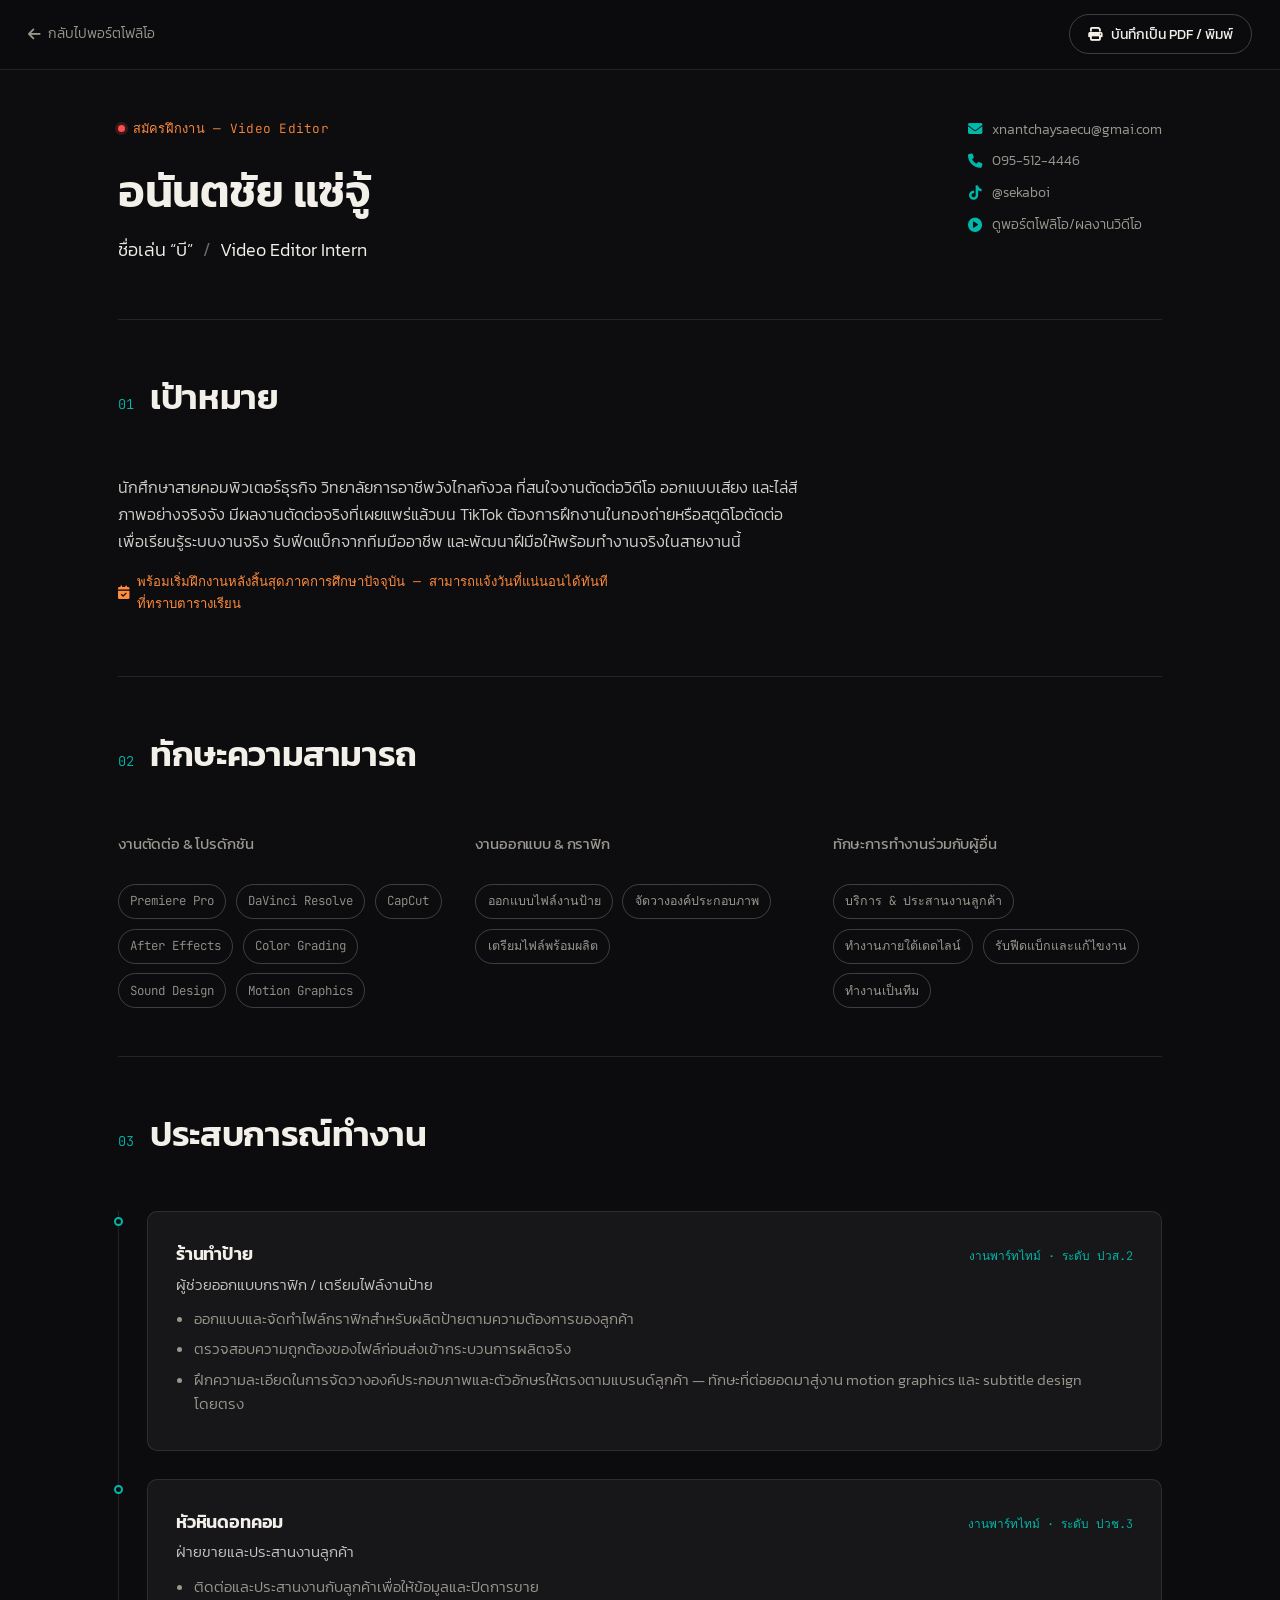
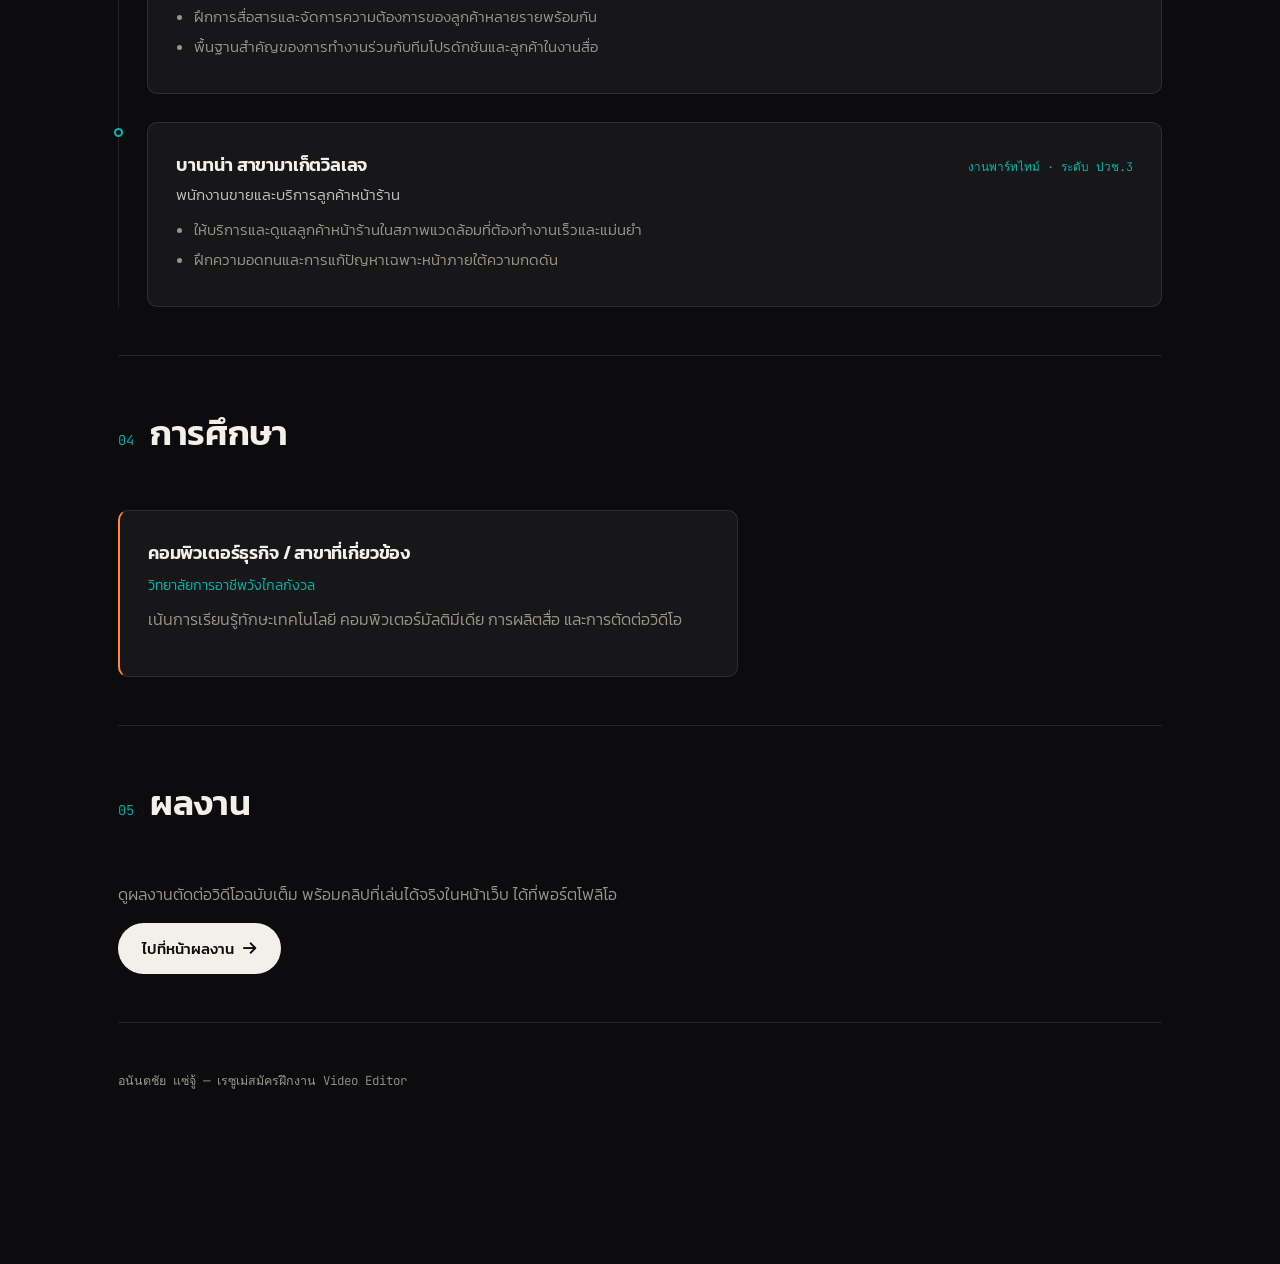
==== resume.html @ 78e1d99c "Add files via upload" ====
<!DOCTYPE html>
<html lang="th">

<head>
    <meta charset="UTF-8">
    <meta name="viewport" content="width=device-width, initial-scale=1.0">
    <title>เรซูเม่ — อนันตชัย แซ่จู้ (บี) — สมัครฝึกงาน Video Editor</title>
    <meta name="description" content="เรซูเม่สมัครฝึกงานตำแหน่ง Video Editor ของอนันตชัย แซ่จู้">
    <link rel="preconnect" href="https://fonts.googleapis.com">
    <link rel="preconnect" href="https://fonts.gstatic.com" crossorigin>
    <link
        href="https://fonts.googleapis.com/css2?family=Kanit:ital,wght@0,200;0,300;0,400;0,500;0,600;0,700;1,300&family=JetBrains+Mono:wght@400;500&display=swap"
        rel="stylesheet">
    <link rel="stylesheet" href="https://cdnjs.cloudflare.com/ajax/libs/font-awesome/6.4.0/css/all.min.css">
    <link rel="stylesheet" href="style.css">
    <link rel="stylesheet" href="resume.css">
</head>

<body class="resume-page">

    <div class="grain" aria-hidden="true"></div>

    <div class="print-bar no-print">
        <a href="index.html" class="print-bar-link"><i class="fas fa-arrow-left"></i> กลับไปพอร์ตโฟลิโอ</a>
        <button class="print-bar-btn" onclick="window.print()"><i class="fas fa-print"></i> บันทึกเป็น PDF / พิมพ์</button>
    </div>

    <main class="container resume">

        <!-- หัวเรซูเม่ -->
        <header class="resume-header">
            <div>
                <p class="hero-eyebrow"><span class="rec-dot" aria-hidden="true"></span>สมัครฝึกงาน — Video Editor</p>
                <h1>อนันตชัย แซ่จู้</h1>
                <p class="hero-role">ชื่อเล่น &ldquo;บี&rdquo; <span class="divider">/</span> Video Editor Intern</p>
            </div>
            <div class="resume-contact">
                <a href="mailto:xnantchaysaecu@gmai.com"><i class="fas fa-envelope"></i> xnantchaysaecu@gmai.com</a>
                <a href="tel:0955124446"><i class="fas fa-phone"></i> 095-512-4446</a>
                <a href="https://www.tiktok.com/@sekaboi" target="_blank" rel="noopener"><i class="fab fa-tiktok"></i> @sekaboi</a>
                <a href="index.html"><i class="fas fa-play-circle"></i> ดูพอร์ตโฟลิโอ/ผลงานวิดีโอ</a>
            </div>
        </header>

        <!-- เป้าหมาย -->
        <section class="resume-section">
            <div class="section-head">
                <span class="tc-label">01</span>
                <h2>เป้าหมาย</h2>
            </div>
            <p class="resume-lead">
                นักศึกษาสายคอมพิวเตอร์ธุรกิจ วิทยาลัยการอาชีพวังไกลกังวล ที่สนใจงานตัดต่อวิดีโอ ออกแบบเสียง
                และไล่สีภาพอย่างจริงจัง มีผลงานตัดต่อจริงที่เผยแพร่แล้วบน TikTok
                ต้องการฝึกงานในกองถ่ายหรือสตูดิโอตัดต่อ เพื่อเรียนรู้ระบบงานจริง รับฟีดแบ็กจากทีมมืออาชีพ
                และพัฒนาฝีมือให้พร้อมทำงานจริงในสายงานนี้
            </p>
            <p class="availability">
                <i class="fas fa-calendar-check"></i>
                พร้อมเริ่มฝึกงานหลังสิ้นสุดภาคการศึกษาปัจจุบัน — สามารถแจ้งวันที่แน่นอนได้ทันทีที่ทราบตารางเรียน
            </p>
        </section>

        <!-- ทักษะ -->
        <section class="resume-section">
            <div class="section-head">
                <span class="tc-label">02</span>
                <h2>ทักษะความสามารถ</h2>
            </div>
            <div class="resume-skills">
                <div class="resume-skill-group">
                    <h3>งานตัดต่อ &amp; โปรดักชัน</h3>
                    <div class="skills-preview">
                        <span class="skill-tag">Premiere Pro</span>
                        <span class="skill-tag">DaVinci Resolve</span>
                        <span class="skill-tag">CapCut</span>
                        <span class="skill-tag">After Effects</span>
                        <span class="skill-tag">Color Grading</span>
                        <span class="skill-tag">Sound Design</span>
                        <span class="skill-tag">Motion Graphics</span>
                    </div>
                </div>
                <div class="resume-skill-group">
                    <h3>งานออกแบบ &amp; กราฟิก</h3>
                    <div class="skills-preview">
                        <span class="skill-tag">ออกแบบไฟล์งานป้าย</span>
                        <span class="skill-tag">จัดวางองค์ประกอบภาพ</span>
                        <span class="skill-tag">เตรียมไฟล์พร้อมผลิต</span>
                    </div>
                </div>
                <div class="resume-skill-group">
                    <h3>ทักษะการทำงานร่วมกับผู้อื่น</h3>
                    <div class="skills-preview">
                        <span class="skill-tag">บริการ &amp; ประสานงานลูกค้า</span>
                        <span class="skill-tag">ทำงานภายใต้เดดไลน์</span>
                        <span class="skill-tag">รับฟีดแบ็กและแก้ไขงาน</span>
                        <span class="skill-tag">ทำงานเป็นทีม</span>
                    </div>
                </div>
            </div>
        </section>

        <!-- ประสบการณ์ทำงาน -->
        <section class="resume-section">
            <div class="section-head">
                <span class="tc-label">03</span>
                <h2>ประสบการณ์ทำงาน</h2>
            </div>

            <div class="timeline">
                <article class="timeline-item">
                    <div class="timeline-marker" aria-hidden="true"></div>
                    <div class="timeline-content">
                        <div class="timeline-top">
                            <h3>ร้านทำป้าย</h3>
                            <span class="timeline-period">งานพาร์ทไทม์ · ระดับ ปวส.2</span>
                        </div>
                        <p class="timeline-role">ผู้ช่วยออกแบบกราฟิก / เตรียมไฟล์งานป้าย</p>
                        <ul>
                            <li>ออกแบบและจัดทำไฟล์กราฟิกสำหรับผลิตป้ายตามความต้องการของลูกค้า</li>
                            <li>ตรวจสอบความถูกต้องของไฟล์ก่อนส่งเข้ากระบวนการผลิตจริง</li>
                            <li>ฝึกความละเอียดในการจัดวางองค์ประกอบภาพและตัวอักษรให้ตรงตามแบรนด์ลูกค้า —
                                ทักษะที่ต่อยอดมาสู่งาน motion graphics และ subtitle design โดยตรง</li>
                        </ul>
                    </div>
                </article>

                <article class="timeline-item">
                    <div class="timeline-marker" aria-hidden="true"></div>
                    <div class="timeline-content">
                        <div class="timeline-top">
                            <h3>หัวหินดอทคอม</h3>
                            <span class="timeline-period">งานพาร์ทไทม์ · ระดับ ปวช.3</span>
                        </div>
                        <p class="timeline-role">ฝ่ายขายและประสานงานลูกค้า</p>
                        <ul>
                            <li>ติดต่อและประสานงานกับลูกค้าเพื่อให้ข้อมูลและปิดการขาย</li>
                            <li>ฝึกการสื่อสารและจัดการความต้องการของลูกค้าหลายรายพร้อมกัน</li>
                            <li>พื้นฐานสำคัญของการทำงานร่วมกับทีมโปรดักชันและลูกค้าในงานสื่อ</li>
                        </ul>
                    </div>
                </article>

                <article class="timeline-item">
                    <div class="timeline-marker" aria-hidden="true"></div>
                    <div class="timeline-content">
                        <div class="timeline-top">
                            <h3>บานาน่า สาขามาเก็ตวิลเลจ</h3>
                            <span class="timeline-period">งานพาร์ทไทม์ · ระดับ ปวช.3</span>
                        </div>
                        <p class="timeline-role">พนักงานขายและบริการลูกค้าหน้าร้าน</p>
                        <ul>
                            <li>ให้บริการและดูแลลูกค้าหน้าร้านในสภาพแวดล้อมที่ต้องทำงานเร็วและแม่นยำ</li>
                            <li>ฝึกความอดทนและการแก้ปัญหาเฉพาะหน้าภายใต้ความกดดัน</li>
                        </ul>
                    </div>
                </article>
            </div>
        </section>

        <!-- การศึกษา -->
        <section class="resume-section">
            <div class="section-head">
                <span class="tc-label">04</span>
                <h2>การศึกษา</h2>
            </div>
            <div class="education-item">
                <h3>คอมพิวเตอร์ธุรกิจ / สาขาที่เกี่ยวข้อง</h3>
                <p class="institution">วิทยาลัยการอาชีพวังไกลกังวล</p>
                <p>เน้นการเรียนรู้ทักษะเทคโนโลยี คอมพิวเตอร์มัลติมีเดีย การผลิตสื่อ และการตัดต่อวิดีโอ</p>
            </div>
        </section>

        <!-- ผลงาน -->
        <section class="resume-section">
            <div class="section-head">
                <span class="tc-label">05</span>
                <h2>ผลงาน</h2>
            </div>
            <p>ดูผลงานตัดต่อวิดีโอฉบับเต็ม พร้อมคลิปที่เล่นได้จริงในหน้าเว็บ ได้ที่พอร์ตโฟลิโอ</p>
            <a href="index.html#projects" class="btn-primary no-print">ไปที่หน้าผลงาน<i class="fas fa-arrow-right"></i></a>
            <p class="print-only-link">index.html — @sekaboi บน TikTok</p>
        </section>

        <footer class="footer">
            <p>อนันตชัย แซ่จู้ — เรซูเม่สมัครฝึกงาน Video Editor</p>
        </footer>
    </main>

</body>

</html>
---- style.css ----
/* ==========================================================================
   Tokens
   ========================================================================== */
:root {
    --bg: #0c0c0e;
    --bg-raised: #17171a;
    --bg-raised-2: #1e1e22;
    --line: rgba(242, 240, 233, 0.10);
    --line-strong: rgba(242, 240, 233, 0.22);
    --fg: #f2f0e9;
    --muted: #9a978d;
    --muted-2: #6f6d65;

    --teal: #00b8a9;
    --teal-dim: #0a3a37;
    --amber: #ff8a3d;
    --amber-dim: #4a2c14;

    --grad: linear-gradient(90deg, var(--teal), var(--amber));

    --font-display: 'Kanit', sans-serif;
    --font-body: 'Kanit', sans-serif;
    --font-mono: 'JetBrains Mono', monospace;

    --max-w: 1100px;
    --space-1: 0.5rem;
    --space-2: 1rem;
    --space-3: 1.75rem;
    --space-4: 3rem;
    --space-5: 5rem;
    --space-6: 8rem;

    --radius: 10px;
    --ease: cubic-bezier(0.16, 1, 0.3, 1);
}

@media (prefers-reduced-motion: reduce) {
    * {
        animation-duration: 0.001ms !important;
        transition-duration: 0.001ms !important;
    }
}

* {
    box-sizing: border-box;
}

html {
    scroll-behavior: smooth;
    scroll-padding-top: 84px;
}

body {
    margin: 0;
    background: var(--bg);
    color: var(--fg);
    font-family: var(--font-body);
    font-weight: 300;
    line-height: 1.65;
    -webkit-font-smoothing: antialiased;
    overflow-x: hidden;
}

a {
    color: inherit;
}

h1, h2, h3 {
    font-family: var(--font-display);
    margin: 0;
    font-weight: 600;
    letter-spacing: -0.01em;
}

p {
    margin: 0 0 1em;
    color: var(--muted);
    max-width: 62ch;
}

.container {
    max-width: var(--max-w);
    margin: 0 auto;
    padding: 0 var(--space-3);
}

/* subtle film-grain overlay, purely decorative and static (no motion cost) */
.grain {
    position: fixed;
    inset: 0;
    pointer-events: none;
    z-index: 1;
    opacity: 0.035;
    mix-blend-mode: overlay;
    background-image: url("data:image/svg+xml,%3Csvg xmlns='http://www.w3.org/2000/svg' width='120' height='120'%3E%3Cfilter id='n'%3E%3CfeTurbulence type='fractalNoise' baseFrequency='0.9' numOctaves='2' stitchTiles='stitch'/%3E%3C/filter%3E%3Crect width='100%25' height='100%25' filter='url(%23n)'/%3E%3C/svg%3E");
}

/* ==========================================================================
   Scrubber nav (timeline-style navigation)
   ========================================================================== */
.scrubber {
    position: sticky;
    top: 0;
    z-index: 50;
    display: flex;
    align-items: center;
    gap: var(--space-3);
    padding: 0.9rem var(--space-3);
    background: rgba(12, 12, 14, 0.82);
    backdrop-filter: blur(10px);
    border-bottom: 1px solid var(--line);
}

.scrubber-brand {
    font-family: var(--font-mono);
    font-weight: 500;
    font-size: 1rem;
    text-decoration: none;
    color: var(--fg);
    flex: none;
}

.scrubber-brand span {
    color: var(--amber);
}

.scrubber-track {
    position: relative;
    display: flex;
    align-items: center;
    gap: var(--space-4);
    margin: 0 auto;
    overflow-x: auto;
    scrollbar-width: none;
    max-width: 100%;
}

.scrubber-track::before {
    content: "";
    position: absolute;
    left: 0;
    right: 0;
    bottom: -0.9rem;
    height: 1px;
    background: var(--line);
}

.scrubber-link {
    display: flex;
    align-items: baseline;
    gap: 0.4em;
    text-decoration: none;
    color: var(--muted);
    font-size: 0.9rem;
    white-space: nowrap;
    padding-bottom: 0.9rem;
    position: relative;
    transition: color 0.2s var(--ease);
}

.scrubber-link .tc {
    font-family: var(--font-mono);
    font-size: 0.7rem;
    color: var(--muted-2);
}

.scrubber-link:hover,
.scrubber-link.active {
    color: var(--fg);
}

.scrubber-playhead {
    position: absolute;
    bottom: -0.9rem;
    height: 2px;
    width: 40px;
    background: var(--grad);
    border-radius: 2px;
    transition: left 0.35s var(--ease), width 0.35s var(--ease);
    left: 0;
}

/* ==========================================================================
   Hero
   ========================================================================== */
.hero {
    padding: var(--space-6) 0 var(--space-5);
    max-width: 720px;
}

.hero-eyebrow {
    font-family: var(--font-mono);
    font-size: 0.8rem;
    color: var(--amber);
    display: flex;
    align-items: center;
    gap: 0.6em;
    margin-bottom: var(--space-2);
    letter-spacing: 0.02em;
}

.rec-dot {
    width: 7px;
    height: 7px;
    border-radius: 50%;
    background: #ff4d4d;
    box-shadow: 0 0 0 3px rgba(255, 77, 77, 0.18);
    animation: pulse 2.2s ease-in-out infinite;
}

@keyframes pulse {
    0%, 100% { opacity: 1; }
    50% { opacity: 0.35; }
}

.hero h1 {
    font-size: clamp(2.8rem, 8vw, 5rem);
    line-height: 0.98;
    margin-bottom: var(--space-2);
}

.hero-role {
    font-size: 1.15rem;
    color: var(--fg);
    margin-bottom: 0.3em;
}

.hero-role .divider {
    color: var(--muted-2);
    margin: 0 0.3em;
}

.hero-sub {
    color: var(--muted);
    margin-bottom: var(--space-3);
}

.hero-quote {
    margin: 0 0 var(--space-4);
    padding-left: 1.1em;
    border-left: 2px solid var(--teal);
    font-style: italic;
    color: var(--fg);
    font-size: 1.05rem;
    max-width: 46ch;
}

.hero-links {
    display: flex;
    align-items: center;
    gap: var(--space-3);
    flex-wrap: wrap;
}

.btn-primary {
    display: inline-flex;
    align-items: center;
    gap: 0.6em;
    background: var(--fg);
    color: var(--bg);
    text-decoration: none;
    font-family: var(--font-body);
    font-weight: 500;
    font-size: 0.95rem;
    padding: 0.85em 1.6em;
    border-radius: 999px;
    border: none;
    cursor: pointer;
    transition: transform 0.2s var(--ease), background 0.2s var(--ease);
}

.btn-primary:hover {
    background: var(--amber);
    transform: translateY(-2px);
}

.social-links {
    display: flex;
    gap: 0.6rem;
}

.social-links a {
    width: 42px;
    height: 42px;
    display: grid;
    place-items: center;
    border: 1px solid var(--line-strong);
    border-radius: 50%;
    text-decoration: none;
    color: var(--fg);
    transition: border-color 0.2s var(--ease), color 0.2s var(--ease);
}

.social-links a:hover {
    border-color: var(--teal);
    color: var(--teal);
}

/* ==========================================================================
   Sections (shared)
   ========================================================================== */
.section {
    padding: var(--space-5) 0;
    border-top: 1px solid var(--line);
}

.section-head {
    display: flex;
    align-items: baseline;
    gap: var(--space-2);
    margin-bottom: var(--space-4);
}

.tc-label {
    font-family: var(--font-mono);
    font-size: 0.85rem;
    color: var(--teal);
    flex: none;
}

.section-head h2 {
    font-size: clamp(1.6rem, 3.4vw, 2.2rem);
}

.section-intro {
    margin-top: -1.8rem;
    margin-bottom: var(--space-3);
}

/* ==========================================================================
   About
   ========================================================================== */
.about-body p {
    max-width: 68ch;
    color: var(--fg);
    opacity: 0.85;
    font-size: 1.05rem;
}

.skills-preview {
    display: flex;
    flex-wrap: wrap;
    gap: 0.6rem;
    margin-top: var(--space-3);
}

.skill-tag {
    font-family: var(--font-mono);
    font-size: 0.78rem;
    padding: 0.5em 0.9em;
    border: 1px solid var(--line-strong);
    border-radius: 999px;
    color: var(--muted);
}

/* ==========================================================================
   Skills — VU meter style
   ========================================================================== */
.skill-bars {
    display: flex;
    flex-direction: column;
    gap: var(--space-3);
}

.skill-bar {
    display: grid;
    grid-template-columns: minmax(0, 280px) 1fr;
    gap: var(--space-3);
    align-items: center;
}

.skill-name {
    display: flex;
    flex-direction: column;
}

.skill-name span:first-child {
    color: var(--fg);
    font-size: 1rem;
}

.skill-tools {
    font-family: var(--font-mono);
    font-size: 0.72rem;
    color: var(--muted-2);
    margin-top: 0.25em;
}

.meter {
    height: 6px;
    background: var(--bg-raised);
    border-radius: 999px;
    overflow: hidden;
    position: relative;
    background-image: repeating-linear-gradient(90deg, rgba(255,255,255,0.06) 0 1px, transparent 1px 5%);
}

.meter-fill {
    height: 100%;
    width: 0%;
    border-radius: 999px;
    background: var(--grad);
    transition: width 1.1s var(--ease);
}

.skill-bars.in-view .meter-fill {
    width: var(--level);
}

/* ==========================================================================
   Projects — embedded video cards
   ========================================================================== */
.projects-grid {
    display: grid;
    grid-template-columns: repeat(3, 1fr);
    gap: var(--space-3);
}

.project-card {
    background: var(--bg-raised);
    border: 1px solid var(--line);
    border-radius: var(--radius);
    overflow: hidden;
    display: flex;
    flex-direction: column;
}

.project-media {
    background: #000;
    display: flex;
    justify-content: center;
    min-height: 580px;
}

.project-media .tiktok-embed {
    margin: 0 !important;
    width: 100% !important;
}

.project-content {
    padding: var(--space-3);
}

.project-cat {
    font-family: var(--font-mono);
    font-size: 0.7rem;
    color: var(--amber);
    letter-spacing: 0.02em;
}

.project-content h3 {
    font-size: 1.15rem;
    margin: 0.4em 0 0.5em;
}

.project-content p {
    font-size: 0.92rem;
}

.tech-tags {
    display: flex;
    flex-wrap: wrap;
    gap: 0.5rem;
    margin: 0.6em 0 0;
}

.tech-tags span {
    font-family: var(--font-mono);
    font-size: 0.68rem;
    color: var(--teal);
    border: 1px solid var(--teal-dim);
    background: rgba(0, 184, 169, 0.08);
    padding: 0.35em 0.7em;
    border-radius: 6px;
}

/* ==========================================================================
   Education
   ========================================================================== */
.education-item {
    padding: var(--space-3);
    border: 1px solid var(--line);
    border-left: 2px solid var(--amber);
    border-radius: var(--radius);
    background: var(--bg-raised);
    max-width: 620px;
}

.education-item h3 {
    font-size: 1.1rem;
    margin-bottom: 0.3em;
}

.institution {
    color: var(--teal);
    font-size: 0.9rem;
    margin-bottom: 0.6em;
}

/* ==========================================================================
   Contact
   ========================================================================== */
.contact-grid {
    display: grid;
    grid-template-columns: 1fr 1.2fr;
    gap: var(--space-4);
}

.contact-info {
    display: flex;
    flex-direction: column;
    gap: 0.75rem;
}

.contact-item {
    display: flex;
    align-items: center;
    gap: var(--space-2);
    padding: var(--space-2);
    border: 1px solid var(--line);
    border-radius: var(--radius);
    text-decoration: none;
    color: var(--fg);
    transition: border-color 0.2s var(--ease), background 0.2s var(--ease);
}

.contact-item:hover {
    border-color: var(--teal);
    background: var(--bg-raised);
}

.contact-item i {
    width: 20px;
    text-align: center;
    color: var(--teal);
    font-size: 1.1rem;
}

.contact-item h3 {
    font-size: 0.85rem;
    color: var(--muted);
    font-weight: 400;
    margin-bottom: 0.15em;
}

.contact-item p {
    margin: 0;
    color: var(--fg);
    font-size: 0.95rem;
}

.contact-form {
    display: flex;
    flex-direction: column;
    gap: var(--space-2);
}

.form-group input,
.form-group textarea {
    width: 100%;
    background: var(--bg-raised);
    border: 1px solid var(--line);
    border-radius: 8px;
    padding: 0.9em 1em;
    color: var(--fg);
    font-family: var(--font-body);
    font-size: 0.95rem;
    resize: vertical;
    transition: border-color 0.2s var(--ease);
}

.form-group input:focus,
.form-group textarea:focus {
    outline: none;
    border-color: var(--teal);
}

.form-group input::placeholder,
.form-group textarea::placeholder {
    color: var(--muted-2);
}

.contact-form .btn-primary {
    align-self: flex-start;
    margin-top: 0.4rem;
}

.form-note {
    font-size: 0.85rem;
    color: var(--teal);
    min-height: 1em;
    margin: 0.4rem 0 0;
}

/* ==========================================================================
   Footer
   ========================================================================== */
.footer {
    padding: var(--space-4) 0 var(--space-5);
    border-top: 1px solid var(--line);
    color: var(--muted-2);
    font-family: var(--font-mono);
    font-size: 0.78rem;
}

/* ==========================================================================
   Focus visibility (accessibility)
   ========================================================================== */
a:focus-visible,
button:focus-visible,
input:focus-visible,
textarea:focus-visible {
    outline: 2px solid var(--teal);
    outline-offset: 2px;
}

/* ==========================================================================
   Scroll reveal
   ========================================================================== */
.reveal {
    opacity: 0;
    transform: translateY(16px);
    transition: opacity 0.7s var(--ease), transform 0.7s var(--ease);
}

.reveal.in-view {
    opacity: 1;
    transform: translateY(0);
}

/* ==========================================================================
   Responsive
   ========================================================================== */
@media (max-width: 860px) {
    .projects-grid {
        grid-template-columns: 1fr;
    }

    .skill-bar {
        grid-template-columns: 1fr;
        gap: 0.6rem;
    }

    .contact-grid {
        grid-template-columns: 1fr;
    }

    .scrubber-brand {
        display: none;
    }
}

@media (max-width: 520px) {
    .container {
        padding: 0 var(--space-2);
    }

    .hero {
        padding-top: var(--space-5);
    }

    .project-media {
        min-height: 520px;
    }
}
---- resume.css ----
/* ==========================================================================
   Print bar
   ========================================================================== */
.print-bar {
    position: sticky;
    top: 0;
    z-index: 50;
    display: flex;
    align-items: center;
    justify-content: space-between;
    gap: var(--space-2);
    padding: 0.9rem var(--space-3);
    background: rgba(12, 12, 14, 0.9);
    backdrop-filter: blur(10px);
    border-bottom: 1px solid var(--line);
}

.print-bar-link {
    text-decoration: none;
    color: var(--muted);
    font-size: 0.9rem;
    display: flex;
    align-items: center;
    gap: 0.5em;
    transition: color 0.2s var(--ease);
}

.print-bar-link:hover {
    color: var(--fg);
}

.print-bar-btn {
    display: inline-flex;
    align-items: center;
    gap: 0.6em;
    background: transparent;
    color: var(--fg);
    border: 1px solid var(--line-strong);
    border-radius: 999px;
    padding: 0.6em 1.3em;
    font-family: var(--font-body);
    font-size: 0.88rem;
    cursor: pointer;
    transition: border-color 0.2s var(--ease), color 0.2s var(--ease);
}

.print-bar-btn:hover {
    border-color: var(--teal);
    color: var(--teal);
}

/* ==========================================================================
   Resume header
   ========================================================================== */
.resume {
    padding-top: var(--space-4);
    padding-bottom: var(--space-5);
}

.resume-header {
    display: flex;
    justify-content: space-between;
    align-items: flex-start;
    flex-wrap: wrap;
    gap: var(--space-3);
    padding-bottom: var(--space-4);
    border-bottom: 1px solid var(--line);
    margin-bottom: var(--space-4);
}

.resume-header h1 {
    font-size: clamp(2rem, 5vw, 2.8rem);
    margin: 0.15em 0;
}

.resume-contact {
    display: flex;
    flex-direction: column;
    gap: 0.5rem;
    align-items: flex-start;
}

.resume-contact a {
    text-decoration: none;
    color: var(--muted);
    font-size: 0.9rem;
    display: flex;
    align-items: center;
    gap: 0.6em;
    transition: color 0.2s var(--ease);
}

.resume-contact a:hover {
    color: var(--teal);
}

.resume-contact i {
    width: 16px;
    text-align: center;
    color: var(--teal);
}

/* ==========================================================================
   Sections
   ========================================================================== */
.resume-section {
    padding: var(--space-4) 0;
    border-top: 1px solid var(--line);
}

.resume-section:first-of-type {
    border-top: none;
    padding-top: 0;
}

.resume-lead {
    max-width: 68ch;
    color: var(--fg);
    opacity: 0.85;
    font-size: 1.02rem;
}

.availability {
    display: flex;
    align-items: center;
    gap: 0.6em;
    font-family: var(--font-mono);
    font-size: 0.82rem;
    color: var(--amber);
    margin-top: var(--space-2);
}

.resume-skills {
    display: grid;
    grid-template-columns: repeat(3, 1fr);
    gap: var(--space-3);
}

.resume-skill-group h3 {
    font-size: 0.95rem;
    color: var(--muted);
    font-weight: 400;
    margin-bottom: 0.7em;
}

/* ==========================================================================
   Work timeline
   ========================================================================== */
.timeline {
    position: relative;
    display: flex;
    flex-direction: column;
    gap: var(--space-3);
    padding-left: var(--space-3);
    border-left: 1px solid var(--line);
}

.timeline-item {
    position: relative;
}

.timeline-marker {
    position: absolute;
    left: calc(-1 * var(--space-3) - 5px);
    top: 0.35em;
    width: 9px;
    height: 9px;
    border-radius: 50%;
    background: var(--bg);
    border: 2px solid var(--teal);
}

.timeline-content {
    background: var(--bg-raised);
    border: 1px solid var(--line);
    border-radius: var(--radius);
    padding: var(--space-3);
}

.timeline-top {
    display: flex;
    justify-content: space-between;
    align-items: baseline;
    flex-wrap: wrap;
    gap: 0.5em;
    margin-bottom: 0.2em;
}

.timeline-top h3 {
    font-size: 1.1rem;
}

.timeline-period {
    font-family: var(--font-mono);
    font-size: 0.74rem;
    color: var(--teal);
    white-space: nowrap;
}

.timeline-role {
    color: var(--fg);
    opacity: 0.8;
    font-size: 0.92rem;
    margin: 0 0 0.7em;
}

.timeline-content ul {
    margin: 0;
    padding-left: 1.1em;
    color: var(--muted);
}

.timeline-content li {
    margin-bottom: 0.4em;
    font-size: 0.92rem;
}

.print-only-link {
    display: none;
}

/* ==========================================================================
   Responsive
   ========================================================================== */
@media (max-width: 720px) {
    .resume-skills {
        grid-template-columns: 1fr;
    }

    .resume-header {
        flex-direction: column;
    }

    .resume-contact {
        align-items: flex-start;
    }
}

/* ==========================================================================
   Print / Save as PDF
   ========================================================================== */
@media print {
    .no-print,
    .grain,
    .print-bar {
        display: none !important;
    }

    body,
    .resume-page {
        background: #fff !important;
        color: #111 !important;
    }

    .resume-header,
    .resume-section {
        border-color: #ddd !important;
    }

    h1, h2, h3 {
        color: #111 !important;
    }

    p, li, .resume-lead, .timeline-role {
        color: #333 !important;
    }

    .tc-label {
        color: #007a70 !important;
    }

    .skill-tag,
    .timeline-content,
    .education-item {
        background: #f7f7f5 !important;
        border-color: #ddd !important;
        color: #333 !important;
    }

    .availability {
        color: #b25a1f !important;
    }

    .resume-contact a,
    a {
        color: #111 !important;
    }

    .print-only-link {
        display: block;
        font-family: var(--font-mono);
        font-size: 0.8rem;
        color: #555 !important;
        margin-top: 0.5em;
    }

    .resume {
        padding: 0;
    }

    a[href]::after {
        content: "";
    }
}
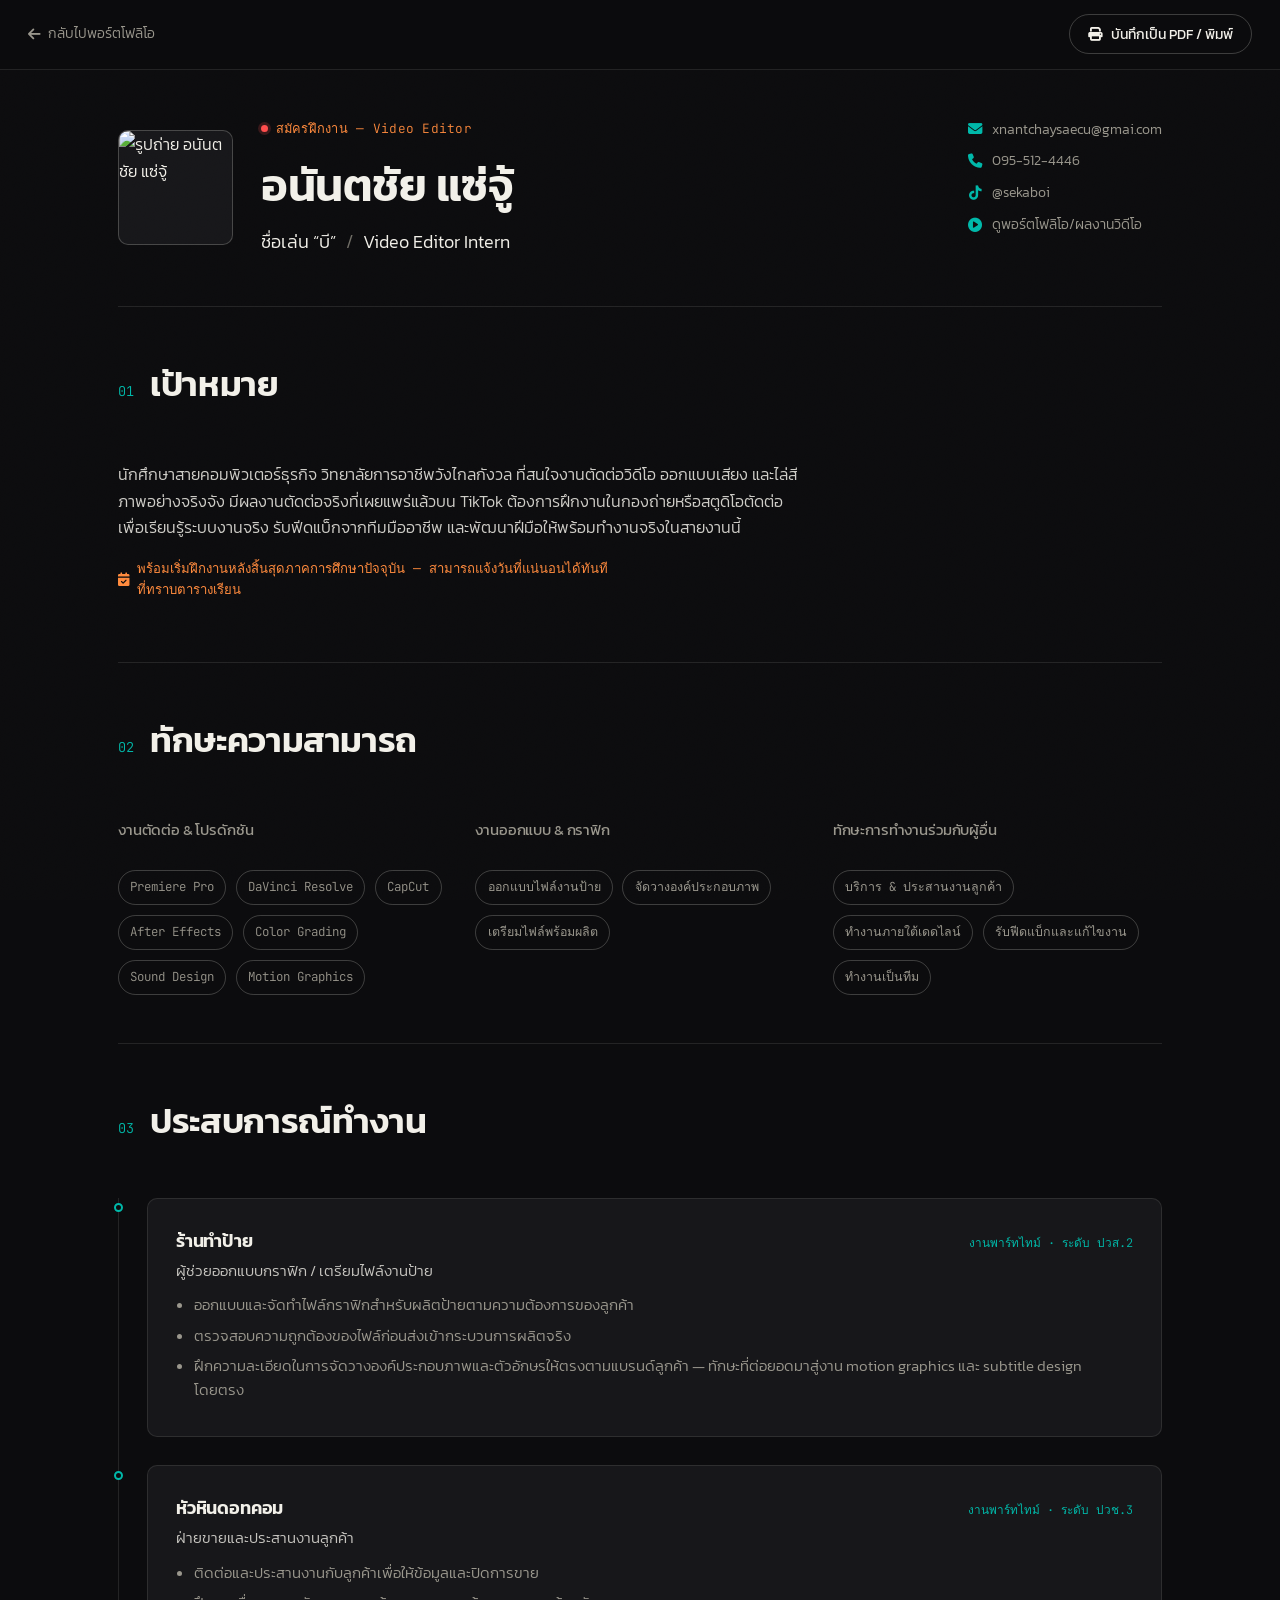
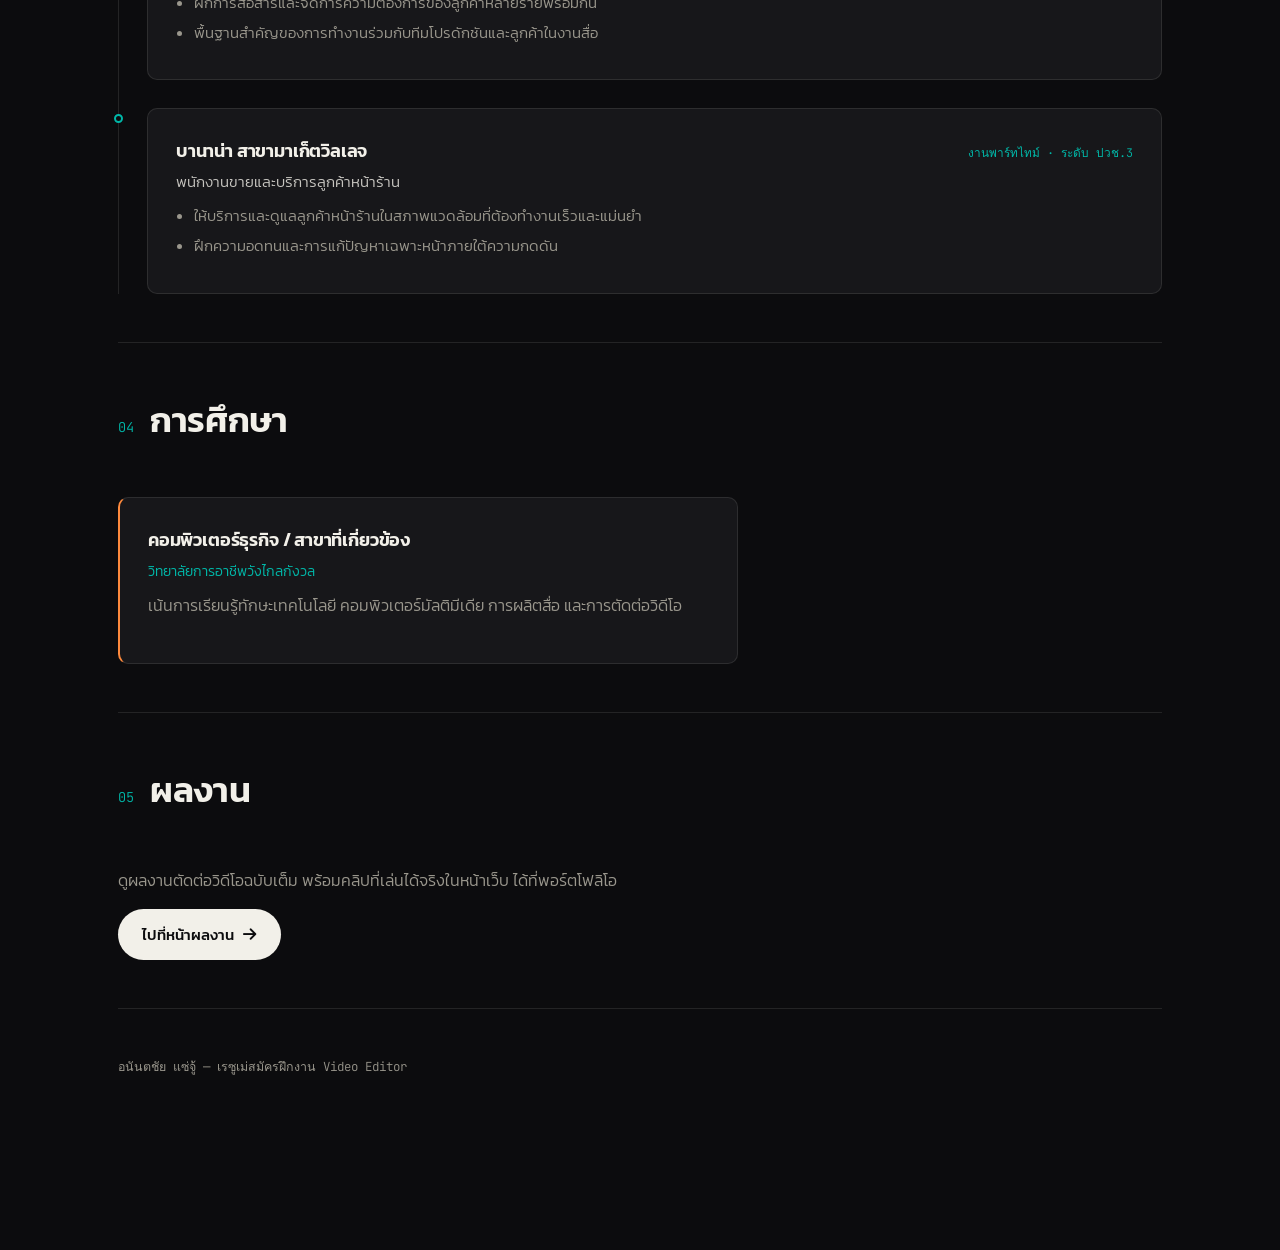
==== commit 52040807: "Update resume.html" ====
--- a/resume.html
+++ b/resume.html
@@ -29,10 +29,15 @@
 
         <!-- หัวเรซูเม่ -->
         <header class="resume-header">
-            <div>
-                <p class="hero-eyebrow"><span class="rec-dot" aria-hidden="true"></span>สมัครฝึกงาน — Video Editor</p>
-                <h1>อนันตชัย แซ่จู้</h1>
-                <p class="hero-role">ชื่อเล่น &ldquo;บี&rdquo; <span class="divider">/</span> Video Editor Intern</p>
+            <div class="resume-main-info">
+                <div class="resume-avatar-frame">
+                    <img src="profile.jpg" alt="รูปถ่าย อนันตชัย แซ่จู้" class="resume-avatar">
+                </div>
+                <div class="resume-title-group">
+                    <p class="hero-eyebrow"><span class="rec-dot" aria-hidden="true"></span>สมัครฝึกงาน — Video Editor</p>
+                    <h1>อนันตชัย แซ่จู้</h1>
+                    <p class="hero-role">ชื่อเล่น &ldquo;บี&rdquo; <span class="divider">/</span> Video Editor Intern</p>
+                </div>
             </div>
             <div class="resume-contact">
                 <a href="mailto:xnantchaysaecu@gmai.com"><i class="fas fa-envelope"></i> xnantchaysaecu@gmai.com</a>
@@ -188,4 +193,4 @@
 
 </body>
 
-</html>+</html>
--- a/resume.css
+++ b/resume.css
@@ -68,9 +68,47 @@
     margin-bottom: var(--space-4);
 }
 
+.resume-main-info {
+    display: flex;
+    align-items: center;
+    gap: var(--space-3);
+}
+
+.resume-avatar-frame {
+    position: relative;
+    flex-shrink: 0;
+}
+
+.resume-avatar {
+    width: 115px;
+    height: 115px;
+    object-fit: cover;
+    object-position: center top;
+    border-radius: var(--radius);
+    border: 1px solid var(--line-strong);
+    background: var(--bg-raised);
+    display: block;
+    box-shadow: none;
+    flex-shrink: 0;
+}
+
+.resume-title-group {
+    display: flex;
+    flex-direction: column;
+    justify-content: center;
+}
+
+.resume-title-group .hero-eyebrow {
+    margin-bottom: 0.35rem;
+}
+
 .resume-header h1 {
     font-size: clamp(2rem, 5vw, 2.8rem);
-    margin: 0.15em 0;
+    margin: 0.1em 0;
+}
+
+.resume-title-group .hero-role {
+    margin: 0;
 }
 
 .resume-contact {
@@ -234,6 +272,21 @@
     .resume-contact {
         align-items: flex-start;
     }
+
+    .resume-main-info {
+        gap: var(--space-2);
+    }
+}
+
+@media (max-width: 520px) {
+    .resume-main-info {
+        gap: var(--space-2);
+    }
+
+    .resume-avatar {
+        width: 105px;
+        height: 105px;
+    }
 }
 
 /* ==========================================================================
@@ -244,6 +297,16 @@
     .grain,
     .print-bar {
         display: none !important;
+    }
+
+    .resume-avatar {
+        width: 100px !important;
+        height: 100px !important;
+        border: 1px solid #ccc !important;
+        border-radius: var(--radius) !important;
+        box-shadow: none !important;
+        -webkit-print-color-adjust: exact !important;
+        print-color-adjust: exact !important;
     }
 
     body,
@@ -301,4 +364,4 @@
     a[href]::after {
         content: "";
     }
-}+}
